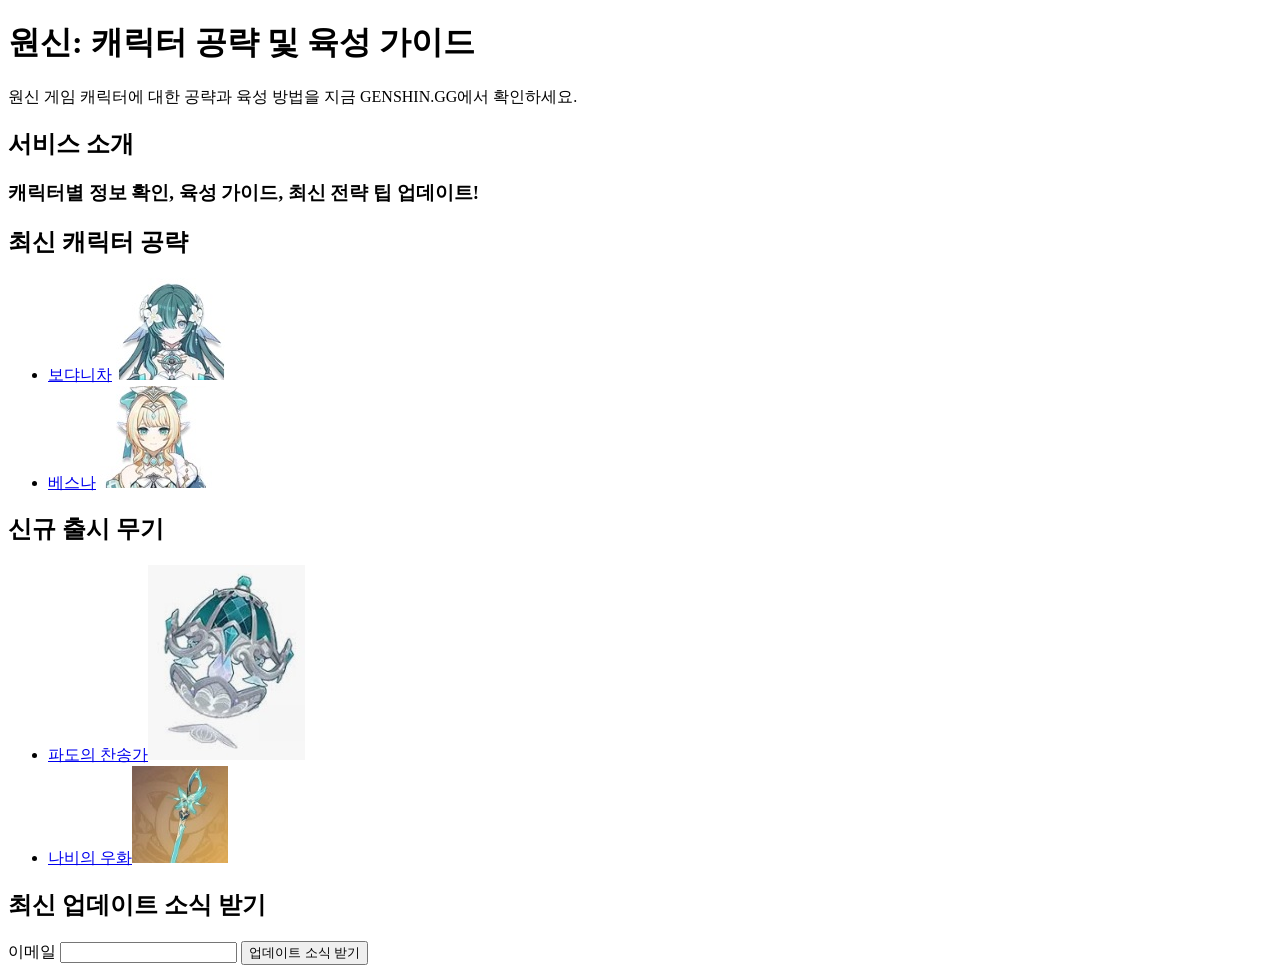
==== index.html @ 551e7f43 "feat: 이미지 추가 및 서비스 목록 추가" ====
<!doctype html>
<html lang="ko">
	<head>
		<meta charset="UTF-8" />
		<meta name="viewport" content="width=device-width, initial-scale=1.0" />
		<title>원신: 캐릭터 공략, 육성 가이드 | GENSHIN.GG</title>
	</head>
	<body>
		<header>
			<h1>원신: 캐릭터 공략 및 육성 가이드</h1>
			<p>
				원신 게임 캐릭터에 대한 공략과 육성 방법을 지금 GENSHIN.GG에서
				확인하세요.
			</p>
		</header>

		<h2>서비스 소개</h2>
		<h3>캐릭터별 정보 확인, 육성 가이드, 최신 전략 팁 업데이트!</h3>

		<h2>최신 캐릭터 공략</h2>
		<ul>
			<li>
				<a href="#">보댜니차</a>
				<img src="assets/images/bodonicha.jpg" alt="보댜니차 정면 이미지" />
			</li>
			<li>
				<a href="#">베스나</a>
				<img src="assets/images/besna.jpg" alt="베스나 정면 이미지" />
			</li>
		</ul>

		<h2>신규 출시 무기</h2>
		<ul>
			<li>
				<a href="#">파도의 찬송가</a
				><img src="assets/images/보댜니차전무.jpg" alt="보댜니차 전용 무기" />
			</li>
			<li>
				<a href="#">나비의 우화</a
				><img src="assets/images/베스나전무.jpg" alt="베스나 전용 무기" />
			</li>
		</ul>
		<h2>최신 업데이트 소식 받기</h2>
		<form action="#" method="post">
			<label for="email">이메일</label>
			<input type="email" id="email" name="email" required />
			<button type="submit">업데이트 소식 받기</button>
		</form>
	</body>
</html>
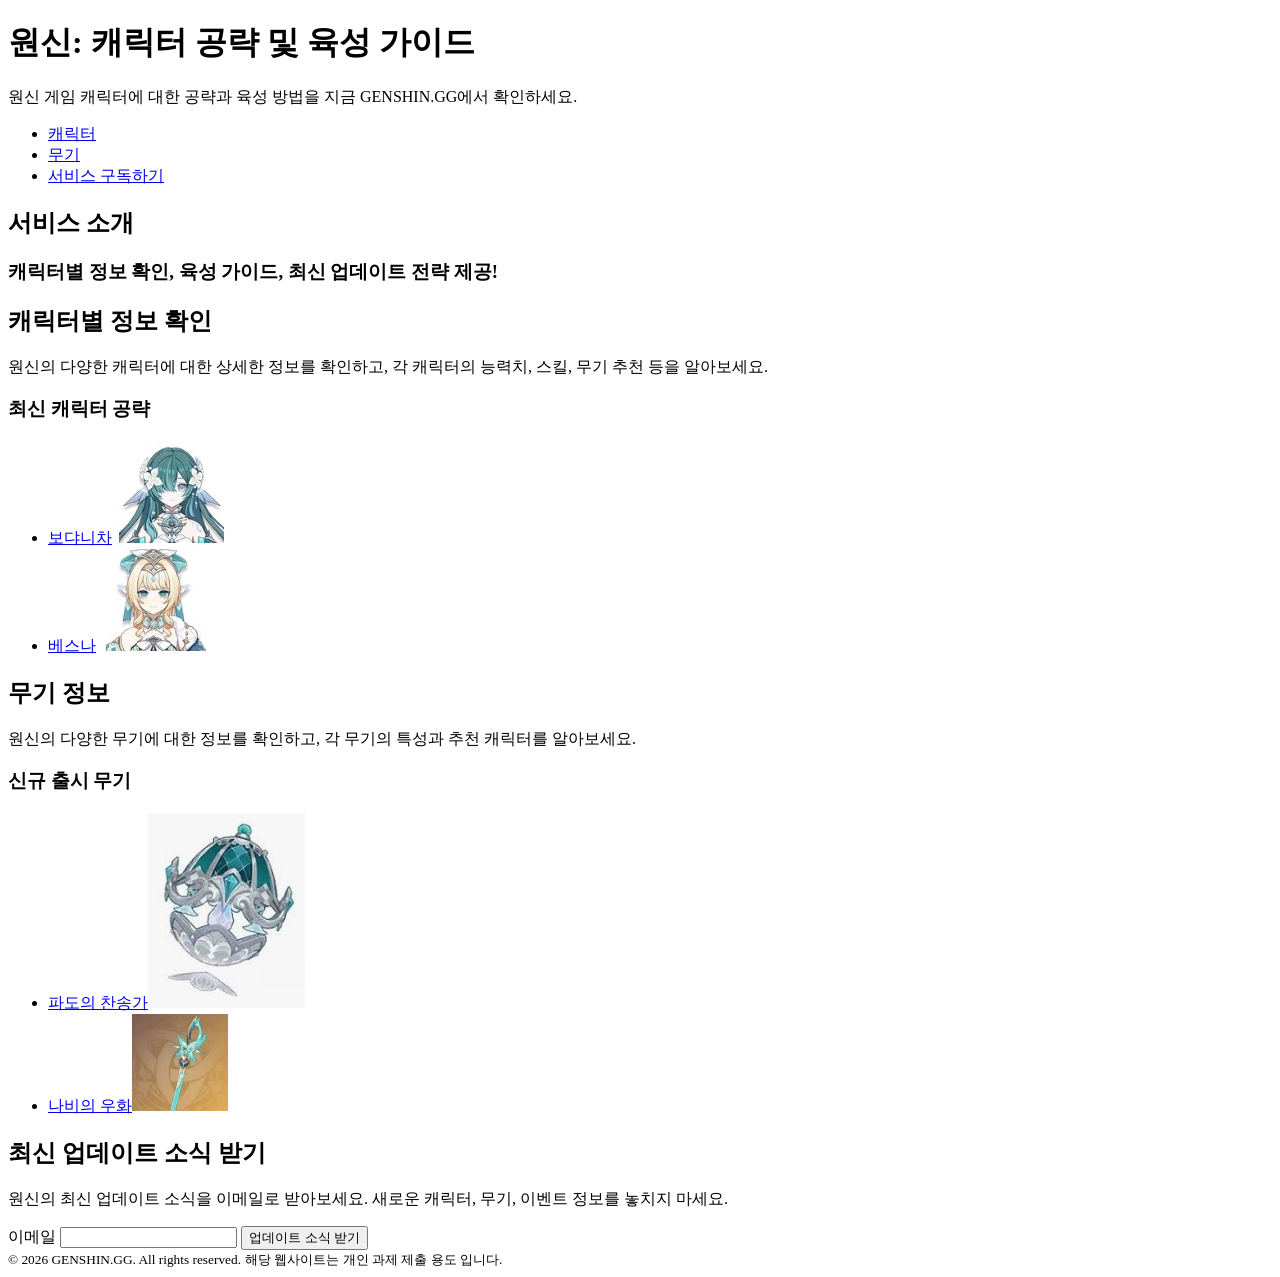
==== commit 6892a4c0: "feat: 시맨틱 태그 추가 및 영역 이동" ====
--- a/index.html
+++ b/index.html
@@ -12,39 +12,79 @@
 				원신 게임 캐릭터에 대한 공략과 육성 방법을 지금 GENSHIN.GG에서
 				확인하세요.
 			</p>
+			<nav aria-label="주요 메뉴">
+				<ul>
+					<li><a href="#characters">캐릭터</a></li>
+					<li><a href="#weapons">무기</a></li>
+					<li><a href="#subscribe">서비스 구독하기</a></li>
+				</ul>
+			</nav>
 		</header>
 
-		<h2>서비스 소개</h2>
-		<h3>캐릭터별 정보 확인, 육성 가이드, 최신 전략 팁 업데이트!</h3>
+		<main>
+			<section id="about">
+				<h2>서비스 소개</h2>
+				<h3>캐릭터별 정보 확인, 육성 가이드, 최신 업데이트 전략 제공!</h3>
+			</section>
 
-		<h2>최신 캐릭터 공략</h2>
-		<ul>
-			<li>
-				<a href="#">보댜니차</a>
-				<img src="assets/images/bodonicha.jpg" alt="보댜니차 정면 이미지" />
-			</li>
-			<li>
-				<a href="#">베스나</a>
-				<img src="assets/images/besna.jpg" alt="베스나 정면 이미지" />
-			</li>
-		</ul>
+			<section id="characters">
+				<h2>캐릭터별 정보 확인</h2>
+				<p>
+					원신의 다양한 캐릭터에 대한 상세한 정보를 확인하고, 각 캐릭터의
+					능력치, 스킬, 무기 추천 등을 알아보세요.
+				</p>
+				<h3>최신 캐릭터 공략</h3>
+				<ul>
+					<li>
+						<a href="#">보댜니차</a>
+						<img src="assets/images/bodonicha.jpg" alt="보댜니차 정면 이미지" />
+					</li>
+					<li>
+						<a href="#">베스나</a>
+						<img src="assets/images/besna.jpg" alt="베스나 정면 이미지" />
+					</li>
+				</ul>
+			</section>
 
-		<h2>신규 출시 무기</h2>
-		<ul>
-			<li>
-				<a href="#">파도의 찬송가</a
-				><img src="assets/images/보댜니차전무.jpg" alt="보댜니차 전용 무기" />
-			</li>
-			<li>
-				<a href="#">나비의 우화</a
-				><img src="assets/images/베스나전무.jpg" alt="베스나 전용 무기" />
-			</li>
-		</ul>
-		<h2>최신 업데이트 소식 받기</h2>
-		<form action="#" method="post">
-			<label for="email">이메일</label>
-			<input type="email" id="email" name="email" required />
-			<button type="submit">업데이트 소식 받기</button>
-		</form>
+			<section id="weapons">
+				<h2>무기 정보</h2>
+				<p>
+					원신의 다양한 무기에 대한 정보를 확인하고, 각 무기의 특성과 추천
+					캐릭터를 알아보세요.
+				</p>
+				<h3>신규 출시 무기</h3>
+				<ul>
+					<li>
+						<a href="#">파도의 찬송가</a
+						><img
+							src="assets/images/보댜니차전무.jpg"
+							alt="보댜니차 전용 무기"
+						/>
+					</li>
+					<li>
+						<a href="#">나비의 우화</a
+						><img src="assets/images/베스나전무.jpg" alt="베스나 전용 무기" />
+					</li>
+				</ul>
+			</section>
+
+			<section id="subscribe">
+				<h2>최신 업데이트 소식 받기</h2>
+				<p>
+					원신의 최신 업데이트 소식을 이메일로 받아보세요. 새로운 캐릭터, 무기,
+					이벤트 정보를 놓치지 마세요.
+				</p>
+				<form action="#" method="post">
+					<label for="email">이메일</label>
+					<input type="email" id="email" name="email" required />
+					<button type="submit">업데이트 소식 받기</button>
+				</form>
+			</section>
+		</main>
+
+		<footer>
+			<small>&copy; 2026 GENSHIN.GG. All rights reserved.</small>
+			<small>해당 웹사이트는 개인 과제 제출 용도 입니다.</small>
+		</footer>
 	</body>
 </html>
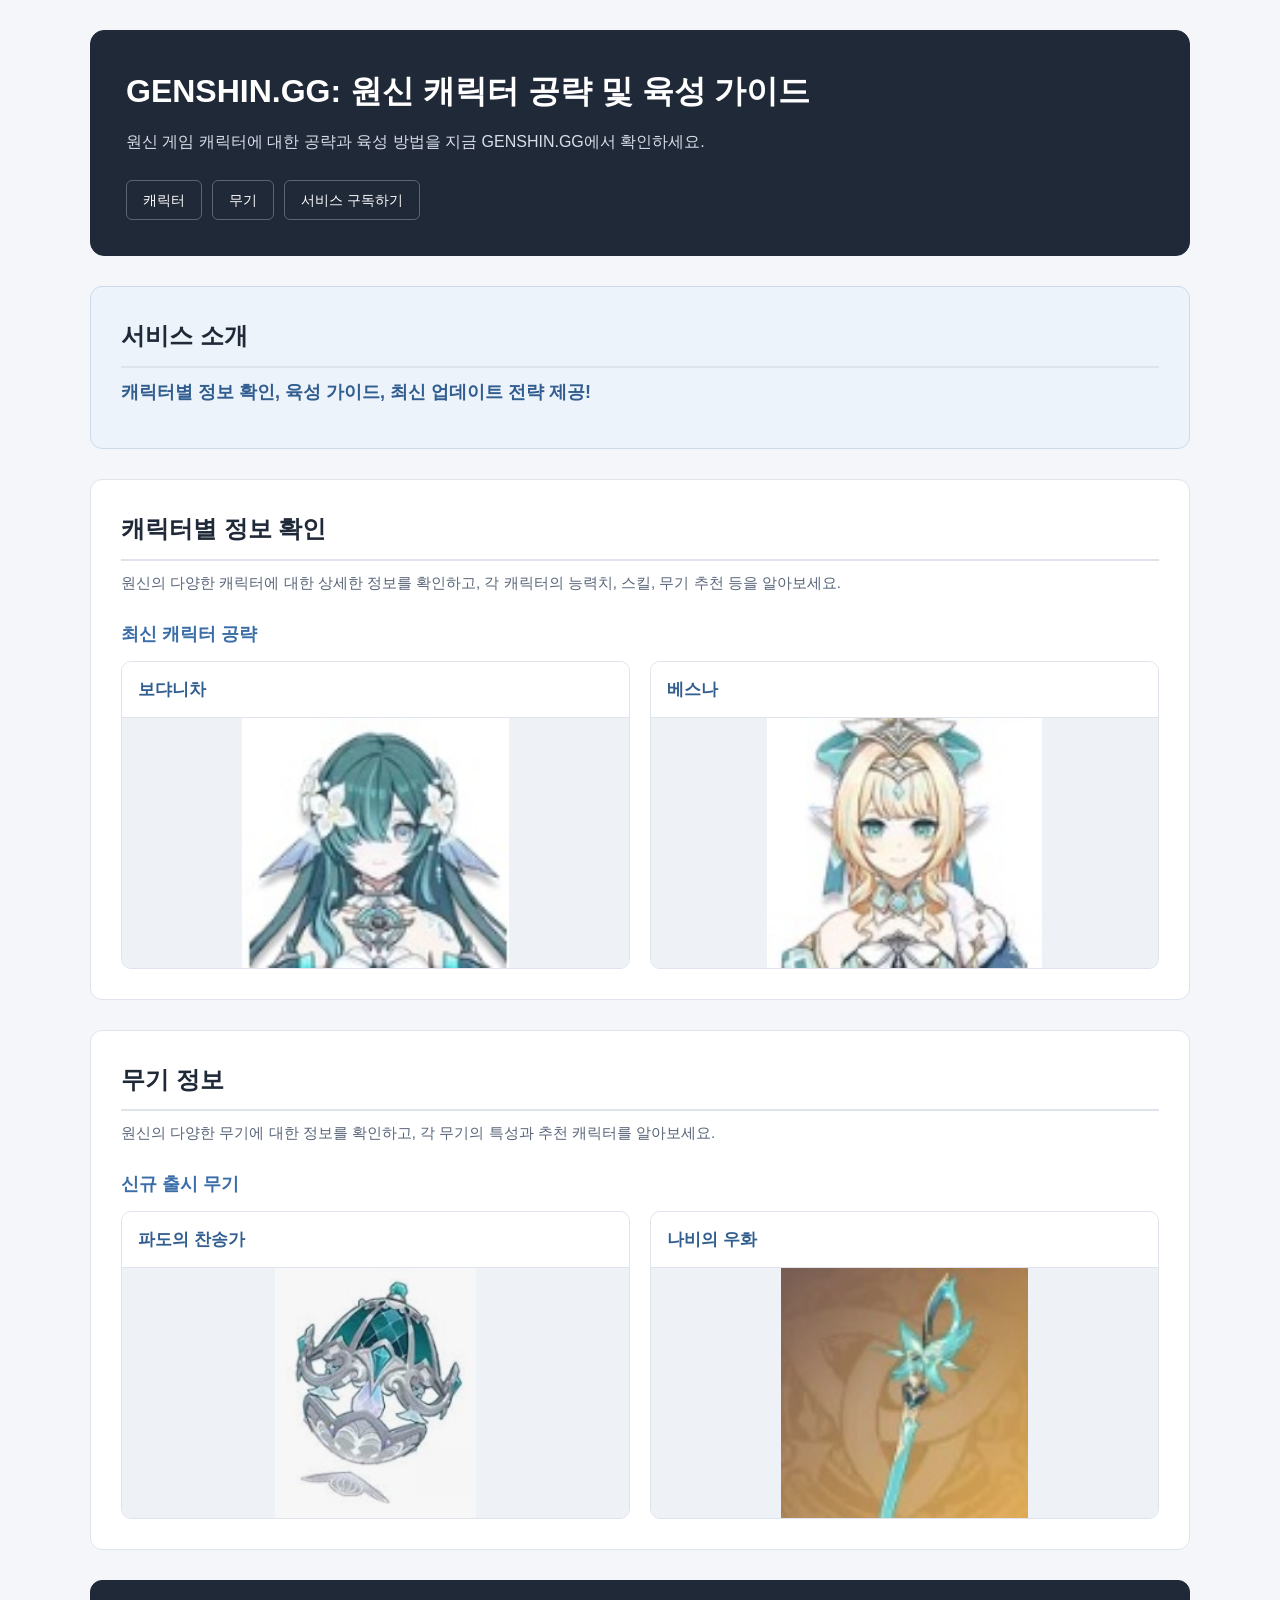
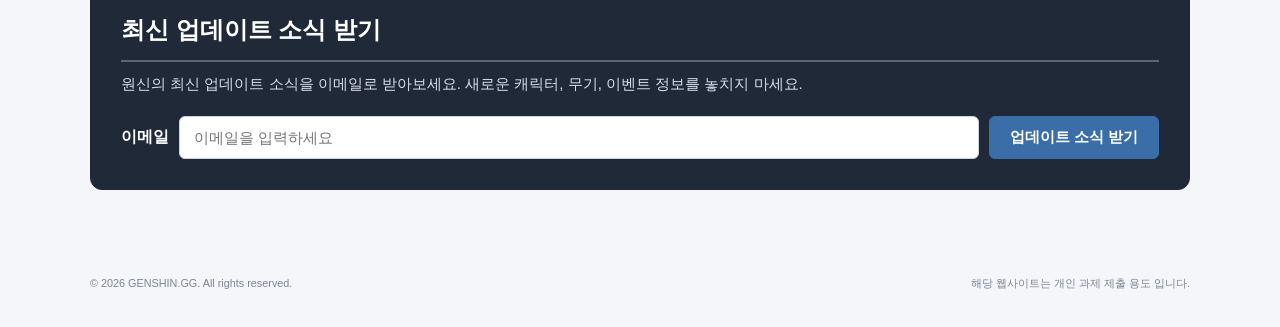
==== commit cfad4ba9: "style: 기본 스타일시트 추가 및 적용" ====
--- a/index.html
+++ b/index.html
@@ -4,86 +4,133 @@
 		<meta charset="UTF-8" />
 		<meta name="viewport" content="width=device-width, initial-scale=1.0" />
 		<title>원신: 캐릭터 공략, 육성 가이드 | GENSHIN.GG</title>
+		<link rel="stylesheet" href="style.css" />
 	</head>
 	<body>
+		<!-- 
+  			[서비스 기획 요약]
+  			1. 사용자 (Target User): '원신'(Genshin Impact) 게임을 즐기며 캐릭터 육성 방법과 최신 메타 정보를 효율적으로 찾고자 하는 유저
+  			2. 목적 (Purpose): 캐릭터별 상세 공략 및 신규 무기/육성 정보를 한눈에 제공하여 유저의 게임 플레이 지원
+  			3. 핵심 행동 (Core Action): 캐릭터 공략 및 신규 무기 정보 탐색, 최신 업데이트 뉴스레터 이메일 구독
+  			4. 정보 (Information): 캐릭터별 육성 가이드, 최신 캐릭터(보댜니차, 베스나 등..) 및 전용 무기(파도의 찬송가, 나비의 우화 등..) 정보
+		-->
+		<!-- 헤더 영역 -->
 		<header>
-			<h1>원신: 캐릭터 공략 및 육성 가이드</h1>
+			<h1>GENSHIN.GG: 원신 캐릭터 공략 및 육성 가이드</h1>
+
 			<p>
 				원신 게임 캐릭터에 대한 공략과 육성 방법을 지금 GENSHIN.GG에서
 				확인하세요.
 			</p>
+
+			<!-- 주요 메뉴 -->
 			<nav aria-label="주요 메뉴">
 				<ul>
-					<li><a href="#characters">캐릭터</a></li>
-					<li><a href="#weapons">무기</a></li>
-					<li><a href="#subscribe">서비스 구독하기</a></li>
+					<li>
+						<a href="#characters">캐릭터</a>
+					</li>
+					<li>
+						<a href="#weapons">무기</a>
+					</li>
+					<li>
+						<a href="#subscribe">서비스 구독하기</a>
+					</li>
 				</ul>
 			</nav>
 		</header>
 
 		<main>
+			<!-- 서비스 소개 영역 -->
 			<section id="about">
 				<h2>서비스 소개</h2>
+
 				<h3>캐릭터별 정보 확인, 육성 가이드, 최신 업데이트 전략 제공!</h3>
 			</section>
 
+			<!-- 캐릭터 영역 -->
 			<section id="characters">
 				<h2>캐릭터별 정보 확인</h2>
+
 				<p>
 					원신의 다양한 캐릭터에 대한 상세한 정보를 확인하고, 각 캐릭터의
 					능력치, 스킬, 무기 추천 등을 알아보세요.
 				</p>
+
 				<h3>최신 캐릭터 공략</h3>
+
 				<ul>
 					<li>
 						<a href="#">보댜니차</a>
+
 						<img src="assets/images/bodonicha.jpg" alt="보댜니차 정면 이미지" />
 					</li>
+
 					<li>
 						<a href="#">베스나</a>
+
 						<img src="assets/images/besna.jpg" alt="베스나 정면 이미지" />
 					</li>
 				</ul>
 			</section>
 
+			<!-- 무기 영역 -->
 			<section id="weapons">
 				<h2>무기 정보</h2>
+
 				<p>
 					원신의 다양한 무기에 대한 정보를 확인하고, 각 무기의 특성과 추천
 					캐릭터를 알아보세요.
 				</p>
+
 				<h3>신규 출시 무기</h3>
+
 				<ul>
 					<li>
-						<a href="#">파도의 찬송가</a
-						><img
+						<a href="#">파도의 찬송가</a>
+
+						<img
 							src="assets/images/보댜니차전무.jpg"
 							alt="보댜니차 전용 무기"
 						/>
 					</li>
+
 					<li>
-						<a href="#">나비의 우화</a
-						><img src="assets/images/베스나전무.jpg" alt="베스나 전용 무기" />
+						<a href="#">나비의 우화</a>
+
+						<img src="assets/images/베스나전무.jpg" alt="베스나 전용 무기" />
 					</li>
 				</ul>
 			</section>
 
+			<!-- 구독 영역 -->
 			<section id="subscribe">
 				<h2>최신 업데이트 소식 받기</h2>
+
 				<p>
 					원신의 최신 업데이트 소식을 이메일로 받아보세요. 새로운 캐릭터, 무기,
 					이벤트 정보를 놓치지 마세요.
 				</p>
+
 				<form action="#" method="post">
 					<label for="email">이메일</label>
-					<input type="email" id="email" name="email" required />
+
+					<input
+						type="email"
+						id="email"
+						name="email"
+						placeholder="이메일을 입력하세요"
+						required
+					/>
+
 					<button type="submit">업데이트 소식 받기</button>
 				</form>
 			</section>
 		</main>
 
+		<!-- 푸터 영역 -->
 		<footer>
 			<small>&copy; 2026 GENSHIN.GG. All rights reserved.</small>
+
 			<small>해당 웹사이트는 개인 과제 제출 용도 입니다.</small>
 		</footer>
 	</body>
--- a/style.css
+++ b/style.css
@@ -0,0 +1,306 @@
+/* ================================
+   기본 설정
+================================ */
+
+* {
+	box-sizing: border-box;
+}
+
+html {
+	scroll-behavior: smooth;
+}
+
+body {
+	margin: 0;
+	background-color: #f4f6fa;
+	color: #2d3748;
+	font-family: Arial, "Noto Sans KR", sans-serif;
+	font-size: 16px;
+	line-height: 1.6;
+}
+
+/* ================================
+   공통 레이아웃
+================================ */
+
+header,
+main,
+footer {
+	width: 90%;
+	max-width: 1100px;
+	margin: 0 auto;
+}
+
+main {
+	padding: 30px 0;
+}
+
+section {
+	margin-bottom: 30px;
+	padding: 30px;
+	background-color: #ffffff;
+	border: 1px solid #dfe4ec;
+	border-radius: 12px;
+}
+
+/* ================================
+   헤더
+================================ */
+
+header {
+	margin-top: 30px;
+	padding: 35px;
+	background-color: #202938;
+	border: 1px solid #202938;
+	border-radius: 14px;
+	color: #ffffff;
+}
+
+header h1 {
+	margin: 0 0 12px;
+	font-size: 32px;
+	font-weight: 700;
+}
+
+header p {
+	margin: 0 0 25px;
+	color: #d8dee9;
+	font-size: 16px;
+}
+
+/* ================================
+   네비게이션
+================================ */
+
+nav ul {
+	display: flex;
+	gap: 10px;
+	margin: 0;
+	padding: 0;
+	list-style: none;
+}
+
+nav a {
+	display: block;
+	padding: 8px 16px;
+	border: 1px solid #596579;
+	border-radius: 6px;
+	color: #ffffff;
+	font-size: 14px;
+	text-decoration: none;
+}
+
+nav a:hover {
+	background-color: #ffffff;
+	color: #202938;
+}
+
+/* ================================
+   제목
+================================ */
+
+section h2 {
+	margin: 0 0 10px;
+	padding-bottom: 10px;
+	border-bottom: 2px solid #dfe4ec;
+	color: #202938;
+	font-size: 24px;
+}
+
+section h3 {
+	margin: 25px 0 12px;
+	color: #3b6ea8;
+	font-size: 18px;
+}
+
+/* ================================
+   본문
+================================ */
+
+section p {
+	margin: 0 0 15px;
+	color: #596579;
+	font-size: 15px;
+}
+
+/* ================================
+   서비스 소개
+================================ */
+
+#about {
+	background-color: #edf3fb;
+	border-color: #cbd9ea;
+}
+
+#about h3 {
+	margin-top: 10px;
+	color: #315d8f;
+}
+
+/* ================================
+   캐릭터 / 무기 목록
+================================ */
+
+#characters ul,
+#weapons ul {
+	display: grid;
+	grid-template-columns: repeat(2, 1fr);
+	gap: 20px;
+	margin: 0;
+	padding: 0;
+	list-style: none;
+}
+
+#characters li,
+#weapons li {
+	overflow: hidden;
+	border: 1px solid #dfe4ec;
+	border-radius: 10px;
+	background-color: #f8f9fb;
+}
+
+#characters li a,
+#weapons li a {
+	display: block;
+	padding: 14px 16px;
+	background-color: #ffffff;
+	border-bottom: 1px solid #dfe4ec;
+	color: #315d8f;
+	font-size: 17px;
+	font-weight: 700;
+	text-decoration: none;
+}
+
+#characters li a:hover,
+#weapons li a:hover {
+	background-color: #edf3fb;
+}
+
+#characters img,
+#weapons img {
+	display: block;
+	width: 100%;
+	height: 250px;
+	object-fit: contain;
+	background-color: #eef1f5;
+}
+
+/* ================================
+   구독 영역
+================================ */
+
+#subscribe {
+	background-color: #202938;
+	border-color: #202938;
+	color: #ffffff;
+}
+
+#subscribe h2 {
+	border-color: #596579;
+	color: #ffffff;
+}
+
+#subscribe p {
+	color: #d8dee9;
+}
+
+form {
+	display: flex;
+	gap: 10px;
+	margin-top: 20px;
+}
+
+label {
+	align-self: center;
+	color: #ffffff;
+	font-weight: 700;
+}
+
+input[type="email"] {
+	flex: 1;
+	min-width: 0;
+	padding: 11px 14px;
+	border: 1px solid #cbd2dc;
+	border-radius: 6px;
+	background-color: #ffffff;
+	color: #2d3748;
+	font-size: 15px;
+}
+
+button {
+	padding: 11px 20px;
+	border: 1px solid #3b6ea8;
+	border-radius: 6px;
+	background-color: #3b6ea8;
+	color: #ffffff;
+	font-size: 15px;
+	font-weight: 700;
+	cursor: pointer;
+}
+
+button:hover {
+	background-color: #315d8f;
+}
+
+/* ================================
+   푸터
+================================ */
+
+footer {
+	display: flex;
+	justify-content: space-between;
+	gap: 20px;
+	padding: 25px 0 35px;
+	color: #7b8493;
+	font-size: 13px;
+}
+
+/* ================================
+   반응형
+================================ */
+
+@media (max-width: 700px) {
+	header,
+	main,
+	footer {
+		width: 92%;
+	}
+
+	header {
+		padding: 25px;
+	}
+
+	header h1 {
+		font-size: 26px;
+	}
+
+	nav ul {
+		flex-direction: column;
+	}
+
+	nav a {
+		text-align: center;
+	}
+
+	section {
+		padding: 20px;
+	}
+
+	#characters ul,
+	#weapons ul {
+		grid-template-columns: 1fr;
+	}
+
+	form {
+		flex-direction: column;
+	}
+
+	label {
+		align-self: flex-start;
+	}
+
+	footer {
+		flex-direction: column;
+		gap: 5px;
+	}
+}
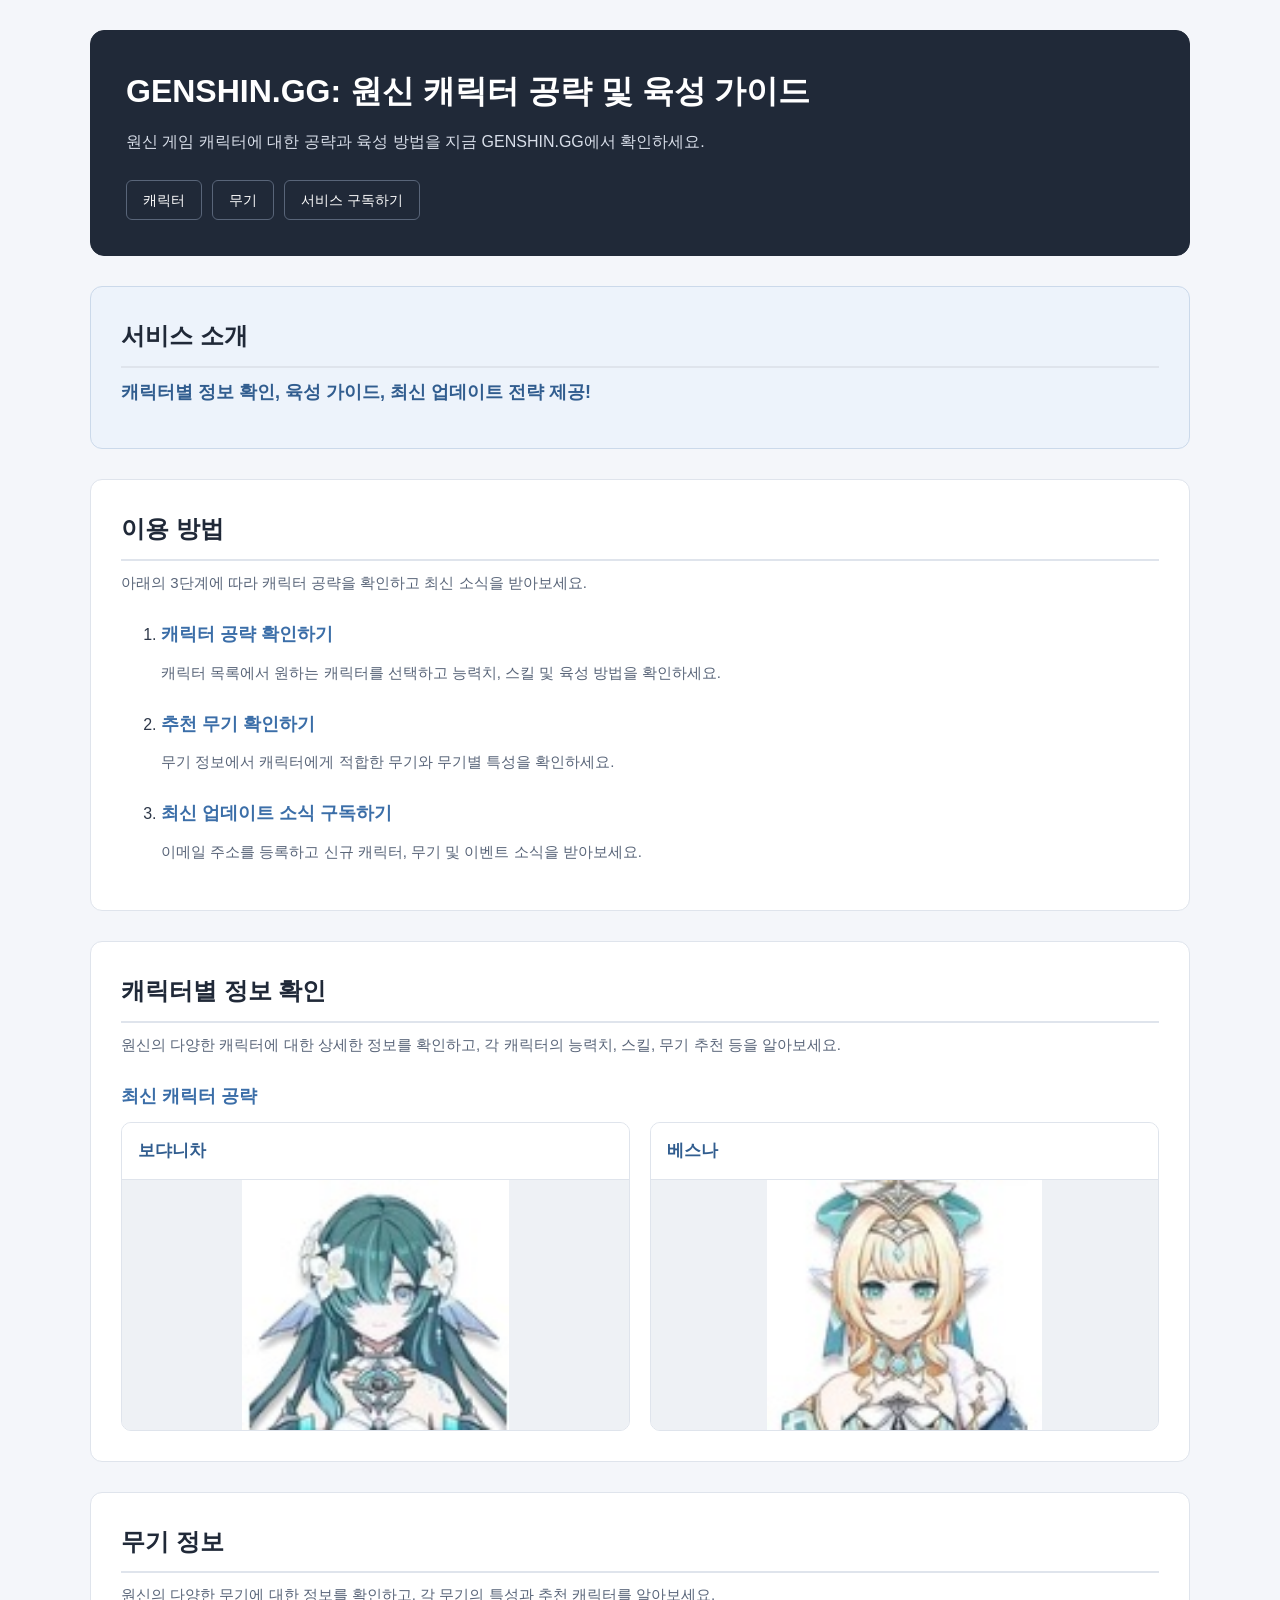
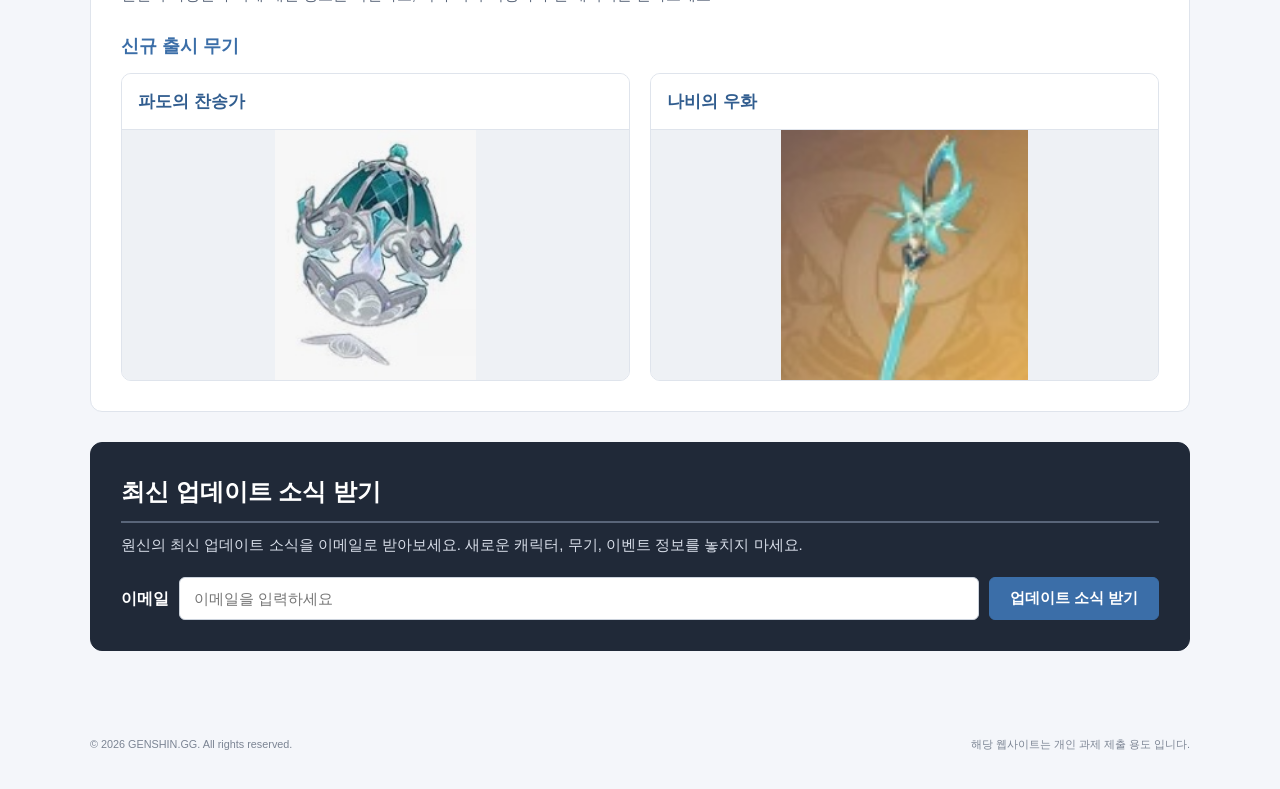
==== commit 35737d47: "refactor: 서비스 이용방법 주석 추가 및 ol 리스트 추가" ====
--- a/index.html
+++ b/index.html
@@ -7,13 +7,47 @@
 		<link rel="stylesheet" href="style.css" />
 	</head>
 	<body>
-		<!-- 
-  			[서비스 기획 요약]
-  			1. 사용자 (Target User): '원신'(Genshin Impact) 게임을 즐기며 캐릭터 육성 방법과 최신 메타 정보를 효율적으로 찾고자 하는 유저
-  			2. 목적 (Purpose): 캐릭터별 상세 공략 및 신규 무기/육성 정보를 한눈에 제공하여 유저의 게임 플레이 지원
-  			3. 핵심 행동 (Core Action): 캐릭터 공략 및 신규 무기 정보 탐색, 최신 업데이트 뉴스레터 이메일 구독
-  			4. 정보 (Information): 캐릭터별 육성 가이드, 최신 캐릭터(보댜니차, 베스나 등..) 및 전용 무기(파도의 찬송가, 나비의 우화 등..) 정보
+		<!--
+			[서비스 기획 및 UX 계획 요약]
+
+			1. 사용자 (Target User)
+			   - 원신(Genshin Impact)을 즐기며 캐릭터 육성 방법과 최신 메타 정보를
+			     효율적으로 찾고자 하는 유저
+
+			2. 서비스 목적 (Purpose)
+			   - 캐릭터별 상세 공략과 신규 무기 및 육성 정보를 제공하여
+			     유저가 효율적으로 캐릭터를 육성하고 게임을 플레이하도록 지원
+
+			3. 핵심 행동 (Core Action)
+			   - 캐릭터 공략 탐색
+			   - 신규 무기 정보 확인
+			   - 최신 업데이트 뉴스레터 이메일 구독
+
+			4. 제공 정보 (Information)
+			   - 캐릭터별 육성 가이드, 능력치, 스킬 및 추천 무기
+			   - 최신 캐릭터: 보댜니차, 베스나 등
+			   - 신규 무기: 파도의 찬송가, 나비의 우화 등
+			   - 최신 업데이트 및 이벤트 소식
+
+			5. UX 정보 구성 순서 (Information Architecture)
+			   1단계: 서비스 소개를 통해 웹사이트의 목적을 파악한다.
+			   2단계: 이용 방법 3단계를 확인하여 서비스 이용 흐름을 이해한다.
+			   3단계: 캐릭터별 공략에서 원하는 캐릭터의 정보를 탐색한다.
+			   4단계: 무기 정보에서 무기의 특성과 추천 정보를 확인한다.
+			   5단계: 이메일 구독을 통해 최신 업데이트 소식을 받아본다.
+
+			6. 이용 방법 (User Flow)
+			   1단계: 원하는 캐릭터를 선택하고 캐릭터별 공략을 확인한다.
+			   2단계: 추천 무기와 무기별 상세 정보를 확인한다.
+			   3단계: 이메일을 등록하여 최신 업데이트 소식을 구독한다.
+
+			7. UX 설계 방향
+			   - 상단 메뉴를 통해 캐릭터, 무기, 구독 영역으로 쉽게 이동할 수 있도록 한다.
+			   - 이용 방법을 순서 있는 목록으로 제공하여 서비스 이용 절차를 명확하게 안내한다.
+			   - 캐릭터와 무기 정보를 구분하여 필요한 정보를 빠르게 찾도록 한다.
+			   - 이메일 구독 영역을 통해 최신 정보를 지속적으로 확인할 수 있도록 유도한다.
 		-->
+
 		<!-- 헤더 영역 -->
 		<header>
 			<h1>GENSHIN.GG: 원신 캐릭터 공략 및 육성 가이드</h1>
@@ -47,6 +81,38 @@
 				<h3>캐릭터별 정보 확인, 육성 가이드, 최신 업데이트 전략 제공!</h3>
 			</section>
 
+			<!-- 이용 방법 영역: 3단계 순서 있는 목록 -->
+			<section id="how-to-use">
+				<h2>이용 방법</h2>
+
+				<p>
+					아래의 3단계에 따라 캐릭터 공략을 확인하고 최신 소식을 받아보세요.
+				</p>
+
+				<ol>
+					<li>
+						<h3>캐릭터 공략 확인하기</h3>
+						<p>
+							캐릭터 목록에서 원하는 캐릭터를 선택하고 능력치, 스킬 및 육성
+							방법을 확인하세요.
+						</p>
+					</li>
+					<li>
+						<h3>추천 무기 확인하기</h3>
+						<p>
+							무기 정보에서 캐릭터에게 적합한 무기와 무기별 특성을 확인하세요.
+						</p>
+					</li>
+					<li>
+						<h3>최신 업데이트 소식 구독하기</h3>
+						<p>
+							이메일 주소를 등록하고 신규 캐릭터, 무기 및 이벤트 소식을
+							받아보세요.
+						</p>
+					</li>
+				</ol>
+			</section>
+
 			<!-- 캐릭터 영역 -->
 			<section id="characters">
 				<h2>캐릭터별 정보 확인</h2>
@@ -61,13 +127,11 @@
 				<ul>
 					<li>
 						<a href="#">보댜니차</a>
-
 						<img src="assets/images/bodonicha.jpg" alt="보댜니차 정면 이미지" />
 					</li>
 
 					<li>
 						<a href="#">베스나</a>
-
 						<img src="assets/images/besna.jpg" alt="베스나 정면 이미지" />
 					</li>
 				</ul>
@@ -87,7 +151,6 @@
 				<ul>
 					<li>
 						<a href="#">파도의 찬송가</a>
-
 						<img
 							src="assets/images/보댜니차전무.jpg"
 							alt="보댜니차 전용 무기"
@@ -96,7 +159,6 @@
 
 					<li>
 						<a href="#">나비의 우화</a>
-
 						<img src="assets/images/베스나전무.jpg" alt="베스나 전용 무기" />
 					</li>
 				</ul>
@@ -130,7 +192,6 @@
 		<!-- 푸터 영역 -->
 		<footer>
 			<small>&copy; 2026 GENSHIN.GG. All rights reserved.</small>
-
 			<small>해당 웹사이트는 개인 과제 제출 용도 입니다.</small>
 		</footer>
 	</body>
--- a/style.css
+++ b/style.css
@@ -1,15 +1,10 @@
-/* ================================
-   기본 설정
-================================ */
-
+/* ================================ 기본 설정 ================================ */
 * {
 	box-sizing: border-box;
 }
-
 html {
 	scroll-behavior: smooth;
 }
-
 body {
 	margin: 0;
 	background-color: #f4f6fa;
@@ -17,12 +12,7 @@
 	font-family: Arial, "Noto Sans KR", sans-serif;
 	font-size: 16px;
 	line-height: 1.6;
-}
-
-/* ================================
-   공통 레이아웃
-================================ */
-
+} /* ================================ 공통 레이아웃 ================================ */
 header,
 main,
 footer {
@@ -30,23 +20,18 @@
 	max-width: 1100px;
 	margin: 0 auto;
 }
-
 main {
 	padding: 30px 0;
 }
-
 section {
+	width: 100%;
+	max-width: 1100px;
 	margin-bottom: 30px;
 	padding: 30px;
 	background-color: #ffffff;
 	border: 1px solid #dfe4ec;
 	border-radius: 12px;
-}
-
-/* ================================
-   헤더
-================================ */
-
+} /* ================================ 헤더 ================================ */
 header {
 	margin-top: 30px;
 	padding: 35px;
@@ -55,23 +40,16 @@
 	border-radius: 14px;
 	color: #ffffff;
 }
-
 header h1 {
 	margin: 0 0 12px;
 	font-size: 32px;
 	font-weight: 700;
 }
-
 header p {
 	margin: 0 0 25px;
 	color: #d8dee9;
 	font-size: 16px;
-}
-
-/* ================================
-   네비게이션
-================================ */
-
+} /* ================================ 네비게이션 ================================ */
 nav ul {
 	display: flex;
 	gap: 10px;
@@ -79,7 +57,6 @@
 	padding: 0;
 	list-style: none;
 }
-
 nav a {
 	display: block;
 	padding: 8px 16px;
@@ -89,16 +66,10 @@
 	font-size: 14px;
 	text-decoration: none;
 }
-
 nav a:hover {
 	background-color: #ffffff;
 	color: #202938;
-}
-
-/* ================================
-   제목
-================================ */
-
+} /* ================================ 제목 ================================ */
 section h2 {
 	margin: 0 0 10px;
 	padding-bottom: 10px;
@@ -106,59 +77,41 @@
 	color: #202938;
 	font-size: 24px;
 }
-
 section h3 {
 	margin: 25px 0 12px;
 	color: #3b6ea8;
 	font-size: 18px;
-}
-
-/* ================================
-   본문
-================================ */
-
+} /* ================================ 본문 ================================ */
 section p {
 	margin: 0 0 15px;
 	color: #596579;
 	font-size: 15px;
-}
-
-/* ================================
-   서비스 소개
-================================ */
-
+} /* ================================ 서비스 소개 ================================ */
 #about {
 	background-color: #edf3fb;
 	border-color: #cbd9ea;
 }
-
 #about h3 {
 	margin-top: 10px;
 	color: #315d8f;
-}
-
-/* ================================
-   캐릭터 / 무기 목록
-================================ */
-
+} /* ================================ 캐릭터 / 무기 기능 카드 ================================ */
 #characters ul,
 #weapons ul {
 	display: grid;
-	grid-template-columns: repeat(2, 1fr);
+	grid-template-columns: repeat(2, minmax(0, 1fr));
 	gap: 20px;
 	margin: 0;
 	padding: 0;
 	list-style: none;
 }
-
 #characters li,
 #weapons li {
+	min-width: 0;
 	overflow: hidden;
 	border: 1px solid #dfe4ec;
 	border-radius: 10px;
 	background-color: #f8f9fb;
 }
-
 #characters li a,
 #weapons li a {
 	display: block;
@@ -170,54 +123,45 @@
 	font-weight: 700;
 	text-decoration: none;
 }
-
 #characters li a:hover,
 #weapons li a:hover {
 	background-color: #edf3fb;
 }
-
 #characters img,
 #weapons img {
 	display: block;
 	width: 100%;
+	max-width: 100%;
 	height: 250px;
 	object-fit: contain;
 	background-color: #eef1f5;
-}
-
-/* ================================
-   구독 영역
-================================ */
-
+} /* ================================ 구독 영역 ================================ */
 #subscribe {
 	background-color: #202938;
 	border-color: #202938;
 	color: #ffffff;
 }
-
 #subscribe h2 {
 	border-color: #596579;
 	color: #ffffff;
 }
-
 #subscribe p {
 	color: #d8dee9;
 }
-
 form {
 	display: flex;
+	width: 100%;
 	gap: 10px;
 	margin-top: 20px;
 }
-
 label {
 	align-self: center;
 	color: #ffffff;
 	font-weight: 700;
 }
-
 input[type="email"] {
 	flex: 1;
+	width: 100%;
 	min-width: 0;
 	padding: 11px 14px;
 	border: 1px solid #cbd2dc;
@@ -226,7 +170,6 @@
 	color: #2d3748;
 	font-size: 15px;
 }
-
 button {
 	padding: 11px 20px;
 	border: 1px solid #3b6ea8;
@@ -237,15 +180,9 @@
 	font-weight: 700;
 	cursor: pointer;
 }
-
 button:hover {
 	background-color: #315d8f;
-}
-
-/* ================================
-   푸터
-================================ */
-
+} /* ================================ 푸터 ================================ */
 footer {
 	display: flex;
 	justify-content: space-between;
@@ -253,54 +190,86 @@
 	padding: 25px 0 35px;
 	color: #7b8493;
 	font-size: 13px;
-}
-
-/* ================================
-   반응형
-================================ */
-
-@media (max-width: 700px) {
+} /* ================================ 반응형 ================================ */
+@media (max-width: 768px) {
 	header,
 	main,
 	footer {
 		width: 92%;
-	}
-
+		max-width: 100%;
+	}
 	header {
-		padding: 25px;
-	}
-
+		margin-top: 20px;
+		padding: 25px 20px;
+	}
 	header h1 {
 		font-size: 26px;
-	}
-
+		line-height: 1.4;
+	}
+	header p {
+		margin-bottom: 20px;
+		font-size: 14px;
+	} /* 내비게이션 세로 배치 */
 	nav ul {
 		flex-direction: column;
-	}
-
+		gap: 8px;
+	}
 	nav a {
+		padding: 10px;
 		text-align: center;
 	}
-
+	main {
+		padding: 20px 0;
+	}
 	section {
+		margin-bottom: 20px;
 		padding: 20px;
 	}
-
+	section h2 {
+		font-size: 21px;
+	}
+	section h3 {
+		margin-top: 20px;
+		font-size: 17px;
+	}
+	section p {
+		font-size: 14px;
+	} /* 기능 카드 한 열 배치 */
 	#characters ul,
 	#weapons ul {
 		grid-template-columns: 1fr;
-	}
-
+		gap: 15px;
+	}
+	#characters li a,
+	#weapons li a {
+		padding: 12px 14px;
+		font-size: 16px;
+	}
+	#characters img,
+	#weapons img {
+		width: 100%;
+		max-width: 100%;
+		height: 220px;
+	} /* 이메일 입력창과 버튼 세로 배치 */
 	form {
 		flex-direction: column;
-	}
-
+		gap: 8px;
+	}
 	label {
 		align-self: flex-start;
-	}
-
+		font-size: 14px;
+	}
+	input[type="email"],
+	button {
+		width: 100%;
+	}
+	button {
+		padding: 11px 16px;
+	}
 	footer {
 		flex-direction: column;
 		gap: 5px;
-	}
-}
+		padding: 20px 0 30px;
+		font-size: 12px;
+	}
+}
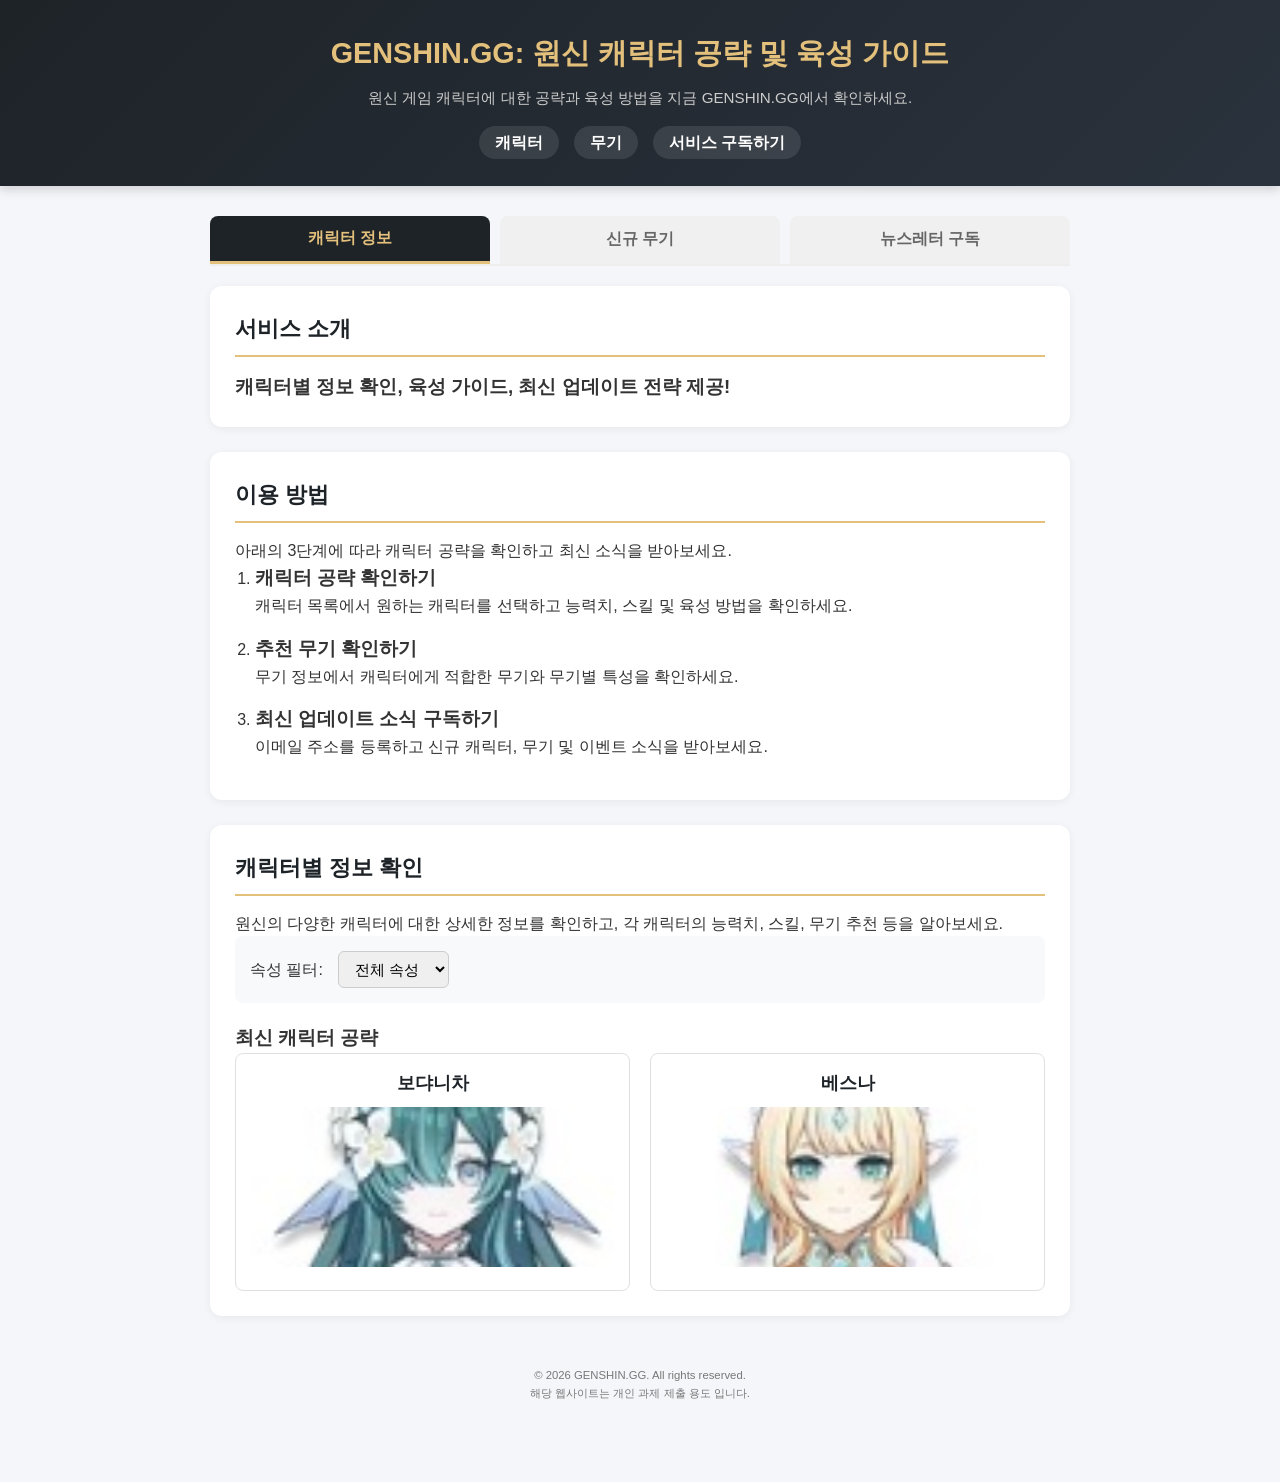
==== commit ae824459: "feat: 이벤트 탭 UI 구현 및 스타일 변경" ====
--- a/index.html
+++ b/index.html
@@ -4,50 +4,12 @@
 		<meta charset="UTF-8" />
 		<meta name="viewport" content="width=device-width, initial-scale=1.0" />
 		<title>원신: 캐릭터 공략, 육성 가이드 | GENSHIN.GG</title>
+
+		<!-- CSS 스타일 시트 -->
 		<link rel="stylesheet" href="style.css" />
+		<script src="script.js" defer></script>
 	</head>
 	<body>
-		<!--
-			[서비스 기획 및 UX 계획 요약]
-
-			1. 사용자 (Target User)
-			   - 원신(Genshin Impact)을 즐기며 캐릭터 육성 방법과 최신 메타 정보를
-			     효율적으로 찾고자 하는 유저
-
-			2. 서비스 목적 (Purpose)
-			   - 캐릭터별 상세 공략과 신규 무기 및 육성 정보를 제공하여
-			     유저가 효율적으로 캐릭터를 육성하고 게임을 플레이하도록 지원
-
-			3. 핵심 행동 (Core Action)
-			   - 캐릭터 공략 탐색
-			   - 신규 무기 정보 확인
-			   - 최신 업데이트 뉴스레터 이메일 구독
-
-			4. 제공 정보 (Information)
-			   - 캐릭터별 육성 가이드, 능력치, 스킬 및 추천 무기
-			   - 최신 캐릭터: 보댜니차, 베스나 등
-			   - 신규 무기: 파도의 찬송가, 나비의 우화 등
-			   - 최신 업데이트 및 이벤트 소식
-
-			5. UX 정보 구성 순서 (Information Architecture)
-			   1단계: 서비스 소개를 통해 웹사이트의 목적을 파악한다.
-			   2단계: 이용 방법 3단계를 확인하여 서비스 이용 흐름을 이해한다.
-			   3단계: 캐릭터별 공략에서 원하는 캐릭터의 정보를 탐색한다.
-			   4단계: 무기 정보에서 무기의 특성과 추천 정보를 확인한다.
-			   5단계: 이메일 구독을 통해 최신 업데이트 소식을 받아본다.
-
-			6. 이용 방법 (User Flow)
-			   1단계: 원하는 캐릭터를 선택하고 캐릭터별 공략을 확인한다.
-			   2단계: 추천 무기와 무기별 상세 정보를 확인한다.
-			   3단계: 이메일을 등록하여 최신 업데이트 소식을 구독한다.
-
-			7. UX 설계 방향
-			   - 상단 메뉴를 통해 캐릭터, 무기, 구독 영역으로 쉽게 이동할 수 있도록 한다.
-			   - 이용 방법을 순서 있는 목록으로 제공하여 서비스 이용 절차를 명확하게 안내한다.
-			   - 캐릭터와 무기 정보를 구분하여 필요한 정보를 빠르게 찾도록 한다.
-			   - 이메일 구독 영역을 통해 최신 정보를 지속적으로 확인할 수 있도록 유도한다.
-		-->
-
 		<!-- 헤더 영역 -->
 		<header>
 			<h1>GENSHIN.GG: 원신 캐릭터 공략 및 육성 가이드</h1>
@@ -61,34 +23,62 @@
 			<nav aria-label="주요 메뉴">
 				<ul>
 					<li>
-						<a href="#characters">캐릭터</a>
-					</li>
-					<li>
-						<a href="#weapons">무기</a>
-					</li>
-					<li>
-						<a href="#subscribe">서비스 구독하기</a>
+						<a href="#characters" class="nav-link" data-tab="characters"
+							>캐릭터</a
+						>
+					</li>
+					<li>
+						<a href="#weapons" class="nav-link" data-tab="weapons">무기</a>
+					</li>
+					<li>
+						<a href="#subscribe" class="nav-link" data-tab="subscribe"
+							>서비스 구독하기</a
+						>
 					</li>
 				</ul>
 			</nav>
 		</header>
 
 		<main>
-			<!-- 서비스 소개 영역 -->
+			<!-- 탭 메뉴 버튼 (요구사항 3: 탭 3개 구현) -->
+			<div class="tab-container" role="tablist">
+				<button
+					class="tab-button active"
+					data-tab="characters"
+					role="tab"
+					aria-selected="true"
+				>
+					캐릭터 정보
+				</button>
+				<button
+					class="tab-button"
+					data-tab="weapons"
+					role="tab"
+					aria-selected="false"
+				>
+					신규 무기
+				</button>
+				<button
+					class="tab-button"
+					data-tab="subscribe"
+					role="tab"
+					aria-selected="false"
+				>
+					뉴스레터 구독
+				</button>
+			</div>
+
+			<!-- 서비스 소개 및 이용 방법 (상단 고정 안내) -->
 			<section id="about">
 				<h2>서비스 소개</h2>
-
 				<h3>캐릭터별 정보 확인, 육성 가이드, 최신 업데이트 전략 제공!</h3>
 			</section>
 
-			<!-- 이용 방법 영역: 3단계 순서 있는 목록 -->
 			<section id="how-to-use">
 				<h2>이용 방법</h2>
-
 				<p>
 					아래의 3단계에 따라 캐릭터 공략을 확인하고 최신 소식을 받아보세요.
 				</p>
-
 				<ol>
 					<li>
 						<h3>캐릭터 공략 확인하기</h3>
@@ -113,79 +103,98 @@
 				</ol>
 			</section>
 
-			<!-- 캐릭터 영역 -->
-			<section id="characters">
+			<!-- 탭 1: 캐릭터 영역 (Click / Change 이벤트 적용) -->
+			<section id="characters" class="tab-content active" role="tabpanel">
 				<h2>캐릭터별 정보 확인</h2>
-
 				<p>
 					원신의 다양한 캐릭터에 대한 상세한 정보를 확인하고, 각 캐릭터의
 					능력치, 스킬, 무기 추천 등을 알아보세요.
 				</p>
 
+				<div class="filter-box">
+					<label for="element-select">속성 필터:</label>
+					<select id="element-select">
+						<option value="all">전체 속성</option>
+						<option value="hydro">물 속성</option>
+						<option value="anemo">바람 속성</option>
+					</select>
+				</div>
+
 				<h3>최신 캐릭터 공략</h3>
-
-				<ul>
-					<li>
+				<ul class="grid-list">
+					<li class="grid-card character-card" data-element="hydro">
 						<a href="#">보댜니차</a>
 						<img src="assets/images/bodonicha.jpg" alt="보댜니차 정면 이미지" />
 					</li>
-
-					<li>
+					<li class="grid-card character-card" data-element="anemo">
 						<a href="#">베스나</a>
 						<img src="assets/images/besna.jpg" alt="베스나 정면 이미지" />
 					</li>
 				</ul>
 			</section>
 
-			<!-- 무기 영역 -->
-			<section id="weapons">
+			<!-- 탭 2: 무기 영역 -->
+			<section id="weapons" class="tab-content" role="tabpanel">
 				<h2>무기 정보</h2>
-
 				<p>
 					원신의 다양한 무기에 대한 정보를 확인하고, 각 무기의 특성과 추천
 					캐릭터를 알아보세요.
 				</p>
 
 				<h3>신규 출시 무기</h3>
-
-				<ul>
-					<li>
+				<ul class="grid-list">
+					<li class="grid-card">
 						<a href="#">파도의 찬송가</a>
 						<img
 							src="assets/images/보댜니차전무.jpg"
 							alt="보댜니차 전용 무기"
 						/>
 					</li>
-
-					<li>
+					<li class="grid-card">
 						<a href="#">나비의 우화</a>
 						<img src="assets/images/베스나전무.jpg" alt="베스나 전용 무기" />
 					</li>
 				</ul>
 			</section>
 
-			<!-- 구독 영역 -->
-			<section id="subscribe">
+			<!-- 탭 3: 구독 영역 (Input 이벤트 실시간 검증 및 상태 변경 적용) -->
+			<section id="subscribe" class="tab-content" role="tabpanel">
 				<h2>최신 업데이트 소식 받기</h2>
-
 				<p>
 					원신의 최신 업데이트 소식을 이메일로 받아보세요. 새로운 캐릭터, 무기,
 					이벤트 정보를 놓치지 마세요.
 				</p>
 
-				<form action="#" method="post">
-					<label for="email">이메일</label>
-
+				<form id="subscribe-form">
 					<input
 						type="email"
 						id="email"
-						name="email"
-						placeholder="이메일을 입력하세요"
-						required
+						placeholder="이메일 주소를 입력해주세요"
+						aria-describedby="subscribe-message"
 					/>
 
-					<button type="submit">업데이트 소식 받기</button>
+					<button type="submit" id="subscribe-button" disabled>
+						이메일을 입력해주세요
+					</button>
+
+					<button type="button" id="edit-email-button" hidden>
+						이메일 수정
+					</button>
+
+					<div
+						id="subscribe-message"
+						class="subscribe-message"
+						aria-live="polite"
+					></div>
 				</form>
+
+				<!-- 이메일 관련 안내 문구 전용 영역 -->
+				<div
+					id="subscribe-message"
+					class="subscribe-message"
+					role="status"
+					aria-live="polite"
+				></div>
 			</section>
 		</main>
 
--- a/style.css
+++ b/style.css
@@ -1,275 +1,300 @@
-/* ================================ 기본 설정 ================================ */
+/* 기본 및 리셋 스타일 */
 * {
 	box-sizing: border-box;
-}
-html {
-	scroll-behavior: smooth;
-}
+	margin: 0;
+	padding: 0;
+}
+
 body {
-	margin: 0;
-	background-color: #f4f6fa;
-	color: #2d3748;
-	font-family: Arial, "Noto Sans KR", sans-serif;
-	font-size: 16px;
+	font-family: "Noto Sans KR", sans-serif;
 	line-height: 1.6;
-} /* ================================ 공통 레이아웃 ================================ */
-header,
-main,
-footer {
-	width: 90%;
-	max-width: 1100px;
-	margin: 0 auto;
-}
-main {
-	padding: 30px 0;
-}
-section {
-	width: 100%;
-	max-width: 1100px;
-	margin-bottom: 30px;
-	padding: 30px;
-	background-color: #ffffff;
-	border: 1px solid #dfe4ec;
-	border-radius: 12px;
-} /* ================================ 헤더 ================================ */
+	color: #333;
+	background-color: #f4f6f9;
+	padding-bottom: 60px;
+}
+
 header {
-	margin-top: 30px;
-	padding: 35px;
-	background-color: #202938;
-	border: 1px solid #202938;
-	border-radius: 14px;
-	color: #ffffff;
-}
+	background: linear-gradient(135deg, #1e2328, #2a323d);
+	color: #fff;
+	padding: 30px 20px;
+	text-align: center;
+	box-shadow: 0 4px 10px rgba(0, 0, 0, 0.15);
+}
+
 header h1 {
-	margin: 0 0 12px;
-	font-size: 32px;
-	font-weight: 700;
-}
+	font-size: 1.8rem;
+	margin-bottom: 10px;
+	color: #e3c07b;
+}
+
 header p {
-	margin: 0 0 25px;
-	color: #d8dee9;
-	font-size: 16px;
-} /* ================================ 네비게이션 ================================ */
+	font-size: 0.95rem;
+	color: #cccccc;
+	margin-bottom: 20px;
+}
+
+/* 네비게이션 메인 메뉴 */
 nav ul {
 	display: flex;
+	justify-content: center;
+	list-style: none;
+	gap: 15px;
+}
+
+nav a {
+	color: #fff;
+	text-decoration: none;
+	font-weight: bold;
+	padding: 8px 16px;
+	border-radius: 20px;
+	background-color: rgba(255, 255, 255, 0.1);
+	transition: background 0.3s;
+}
+
+nav a:hover {
+	background-color: #e3c07b;
+	color: #1e2328;
+}
+
+main {
+	max-width: 900px;
+	margin: 30px auto;
+	padding: 0 20px;
+}
+
+section {
+	background: #fff;
+	border-radius: 12px;
+	padding: 25px;
+	margin-bottom: 25px;
+	box-shadow: 0 2px 8px rgba(0, 0, 0, 0.06);
+}
+
+h2 {
+	font-size: 1.4rem;
+	color: #1e2328;
+	border-bottom: 2px solid #e3c07b;
+	padding-bottom: 8px;
+	margin-bottom: 15px;
+}
+
+/* 탭 컨트롤 스타일 */
+.tab-container {
+	display: flex;
 	gap: 10px;
-	margin: 0;
-	padding: 0;
+	margin-bottom: 20px;
+	border-bottom: 2px solid #eee;
+}
+
+.tab-button {
+	flex: 1;
+	padding: 12px;
+	border: none;
+	background-color: #f0f0f0;
+	color: #666;
+	font-weight: bold;
+	font-size: 1rem;
+	cursor: pointer;
+	border-radius: 8px 8px 0 0;
+	transition: all 0.3s ease;
+}
+
+.tab-button:hover {
+	background-color: #e0e0e0;
+}
+
+/* Active Tab Style (선택된 탭) */
+.tab-button.active {
+	background-color: #1e2328;
+	color: #e3c07b;
+	border-bottom: 3px solid #e3c07b;
+}
+
+.tab-content {
+	display: none;
+}
+
+.tab-content.active {
+	display: block;
+}
+
+/* 필터 & 검색 인터페이스 */
+.filter-box {
+	background-color: #f8f9fa;
+	padding: 15px;
+	border-radius: 8px;
+	margin-bottom: 20px;
+	display: flex;
+	gap: 15px;
+	align-items: center;
+}
+
+.filter-box select {
+	padding: 8px 12px;
+	border-radius: 6px;
+	border: 1px solid #ccc;
+	font-size: 0.95rem;
+}
+
+/* 캐릭터 / 무기 카드 목록 */
+.grid-list {
+	display: grid;
+	grid-template-columns: repeat(auto-fit, minmax(200px, 1fr));
+	gap: 20px;
 	list-style: none;
 }
-nav a {
+
+.grid-card {
+	border: 1px solid #e0e0e0;
+	border-radius: 8px;
+	padding: 15px;
+	text-align: center;
+	background-color: #fff;
+	transition: transform 0.2s;
+}
+
+.grid-card:hover {
+	transform: translateY(-4px);
+}
+
+.grid-card img {
+	width: 100%;
+	height: 160px;
+	object-fit: cover;
+	border-radius: 6px;
+	background-color: #eee;
+	margin-top: 10px;
+}
+
+.grid-card a {
+	font-weight: bold;
+	color: #1e2328;
+	text-decoration: none;
+	font-size: 1.1rem;
+}
+
+/* 이용 방법 순서 목록 */
+ol {
+	padding-left: 20px;
+}
+
+ol li {
+	margin-bottom: 15px;
+}
+
+/* 이메일 구독 폼 및 실시간 검증 피드백 스타일 */
+.form-group {
+	display: flex;
+	flex-direction: column;
+	gap: 10px;
+	margin-top: 15px;
+}
+
+input[type="email"] {
+	padding: 12px;
+	border: 2px solid #ccc;
+	border-radius: 6px;
+	font-size: 1rem;
+	outline: none;
+	transition: border-color 0.3s;
+}
+
+/* Input validation styles (스타일 변화 피드백) */
+input[type="email"].valid {
+	border-color: #28a745;
+	background-color: #f4fff6;
+}
+
+input[type="email"].invalid {
+	border-color: #dc3545;
+	background-color: #fff4f4;
+}
+
+button[type="submit"] {
+	padding: 12px;
+	border: none;
+	border-radius: 6px;
+	background-color: #1e2328;
+	color: #fff;
+	font-size: 1rem;
+	font-weight: bold;
+	cursor: pointer;
+	transition:
+		background-color 0.3s,
+		opacity 0.3s;
+}
+
+button[type="submit"]:disabled {
+	background-color: #ccc;
+	cursor: not-allowed;
+	opacity: 0.6;
+}
+
+.subscribe-message {
+	margin-top: 15px;
+	padding: 10px;
+	border-radius: 6px;
+	font-weight: bold;
+	font-size: 0.95rem;
+}
+
+.subscribe-message.success {
+	background-color: #d4edda;
+	color: #155724;
+}
+
+.subscribe-message.error {
+	background-color: #f8d7da;
+	color: #721c24;
+}
+
+/* 이메일 수정 버튼 */
+#edit-email-button {
+	padding: 12px;
+	border: 2px solid #e3c07b;
+	border-radius: 6px;
+	background-color: #fff;
+	color: #1e2328;
+	font-size: 1rem;
+	font-weight: bold;
+	cursor: pointer;
+	transition:
+		background-color 0.3s,
+		color 0.3s,
+		border-color 0.3s;
+}
+
+/* 마우스 호버 */
+#edit-email-button:hover {
+	background-color: #e3c07b;
+	color: #1e2328;
+}
+
+/* 키보드 포커스 */
+#edit-email-button:focus-visible {
+	outline: 2px solid #1e2328;
+	outline-offset: 3px;
+}
+
+/* 버튼 클릭 */
+#edit-email-button:active {
+	background-color: #d0aa5e;
+	border-color: #d0aa5e;
+}
+
+/* 숨김 상태 유지 */
+#edit-email-button[hidden] {
+	display: none;
+}
+
+/* 푸터 */
+footer {
+	text-align: center;
+	padding: 20px;
+	color: #777;
+	font-size: 0.85rem;
+}
+
+footer small {
 	display: block;
-	padding: 8px 16px;
-	border: 1px solid #596579;
-	border-radius: 6px;
-	color: #ffffff;
-	font-size: 14px;
-	text-decoration: none;
-}
-nav a:hover {
-	background-color: #ffffff;
-	color: #202938;
-} /* ================================ 제목 ================================ */
-section h2 {
-	margin: 0 0 10px;
-	padding-bottom: 10px;
-	border-bottom: 2px solid #dfe4ec;
-	color: #202938;
-	font-size: 24px;
-}
-section h3 {
-	margin: 25px 0 12px;
-	color: #3b6ea8;
-	font-size: 18px;
-} /* ================================ 본문 ================================ */
-section p {
-	margin: 0 0 15px;
-	color: #596579;
-	font-size: 15px;
-} /* ================================ 서비스 소개 ================================ */
-#about {
-	background-color: #edf3fb;
-	border-color: #cbd9ea;
-}
-#about h3 {
-	margin-top: 10px;
-	color: #315d8f;
-} /* ================================ 캐릭터 / 무기 기능 카드 ================================ */
-#characters ul,
-#weapons ul {
-	display: grid;
-	grid-template-columns: repeat(2, minmax(0, 1fr));
-	gap: 20px;
-	margin: 0;
-	padding: 0;
-	list-style: none;
-}
-#characters li,
-#weapons li {
-	min-width: 0;
-	overflow: hidden;
-	border: 1px solid #dfe4ec;
-	border-radius: 10px;
-	background-color: #f8f9fb;
-}
-#characters li a,
-#weapons li a {
-	display: block;
-	padding: 14px 16px;
-	background-color: #ffffff;
-	border-bottom: 1px solid #dfe4ec;
-	color: #315d8f;
-	font-size: 17px;
-	font-weight: 700;
-	text-decoration: none;
-}
-#characters li a:hover,
-#weapons li a:hover {
-	background-color: #edf3fb;
-}
-#characters img,
-#weapons img {
-	display: block;
-	width: 100%;
-	max-width: 100%;
-	height: 250px;
-	object-fit: contain;
-	background-color: #eef1f5;
-} /* ================================ 구독 영역 ================================ */
-#subscribe {
-	background-color: #202938;
-	border-color: #202938;
-	color: #ffffff;
-}
-#subscribe h2 {
-	border-color: #596579;
-	color: #ffffff;
-}
-#subscribe p {
-	color: #d8dee9;
-}
-form {
-	display: flex;
-	width: 100%;
-	gap: 10px;
-	margin-top: 20px;
-}
-label {
-	align-self: center;
-	color: #ffffff;
-	font-weight: 700;
-}
-input[type="email"] {
-	flex: 1;
-	width: 100%;
-	min-width: 0;
-	padding: 11px 14px;
-	border: 1px solid #cbd2dc;
-	border-radius: 6px;
-	background-color: #ffffff;
-	color: #2d3748;
-	font-size: 15px;
-}
-button {
-	padding: 11px 20px;
-	border: 1px solid #3b6ea8;
-	border-radius: 6px;
-	background-color: #3b6ea8;
-	color: #ffffff;
-	font-size: 15px;
-	font-weight: 700;
-	cursor: pointer;
-}
-button:hover {
-	background-color: #315d8f;
-} /* ================================ 푸터 ================================ */
-footer {
-	display: flex;
-	justify-content: space-between;
-	gap: 20px;
-	padding: 25px 0 35px;
-	color: #7b8493;
-	font-size: 13px;
-} /* ================================ 반응형 ================================ */
-@media (max-width: 768px) {
-	header,
-	main,
-	footer {
-		width: 92%;
-		max-width: 100%;
-	}
-	header {
-		margin-top: 20px;
-		padding: 25px 20px;
-	}
-	header h1 {
-		font-size: 26px;
-		line-height: 1.4;
-	}
-	header p {
-		margin-bottom: 20px;
-		font-size: 14px;
-	} /* 내비게이션 세로 배치 */
-	nav ul {
-		flex-direction: column;
-		gap: 8px;
-	}
-	nav a {
-		padding: 10px;
-		text-align: center;
-	}
-	main {
-		padding: 20px 0;
-	}
-	section {
-		margin-bottom: 20px;
-		padding: 20px;
-	}
-	section h2 {
-		font-size: 21px;
-	}
-	section h3 {
-		margin-top: 20px;
-		font-size: 17px;
-	}
-	section p {
-		font-size: 14px;
-	} /* 기능 카드 한 열 배치 */
-	#characters ul,
-	#weapons ul {
-		grid-template-columns: 1fr;
-		gap: 15px;
-	}
-	#characters li a,
-	#weapons li a {
-		padding: 12px 14px;
-		font-size: 16px;
-	}
-	#characters img,
-	#weapons img {
-		width: 100%;
-		max-width: 100%;
-		height: 220px;
-	} /* 이메일 입력창과 버튼 세로 배치 */
-	form {
-		flex-direction: column;
-		gap: 8px;
-	}
-	label {
-		align-self: flex-start;
-		font-size: 14px;
-	}
-	input[type="email"],
-	button {
-		width: 100%;
-	}
-	button {
-		padding: 11px 16px;
-	}
-	footer {
-		flex-direction: column;
-		gap: 5px;
-		padding: 20px 0 30px;
-		font-size: 12px;
-	}
-}
+}
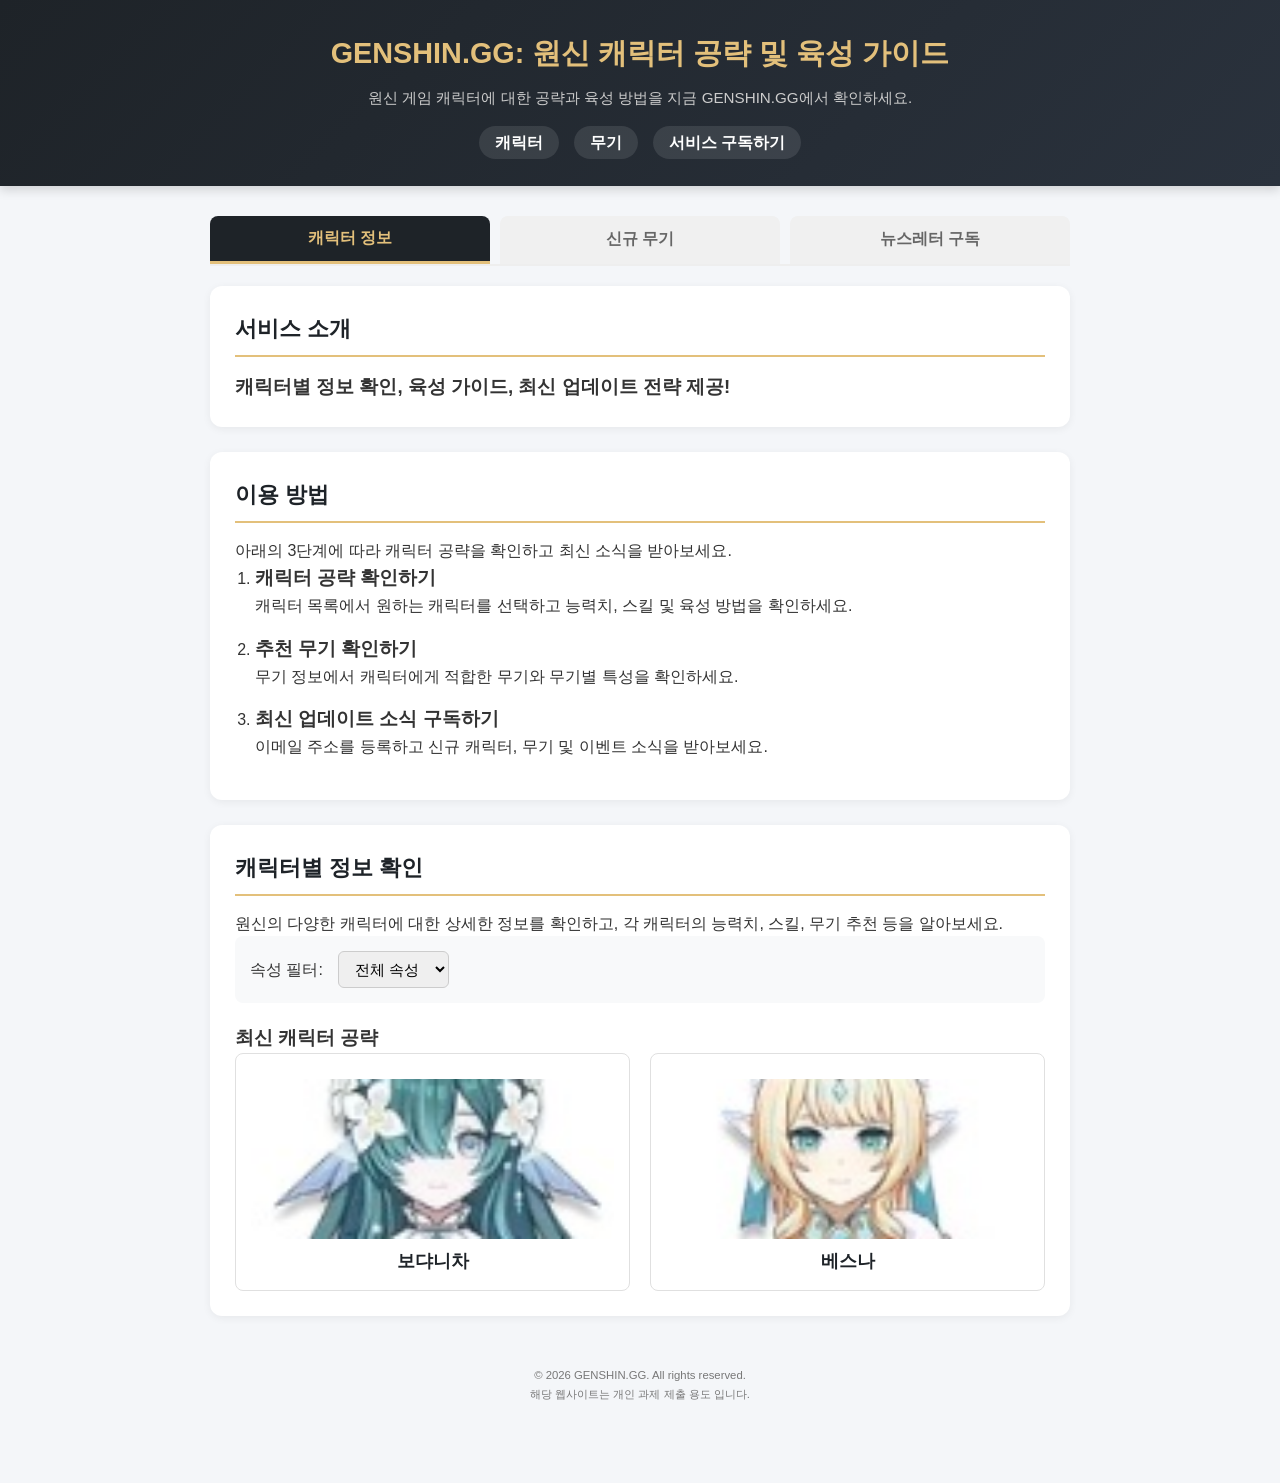
==== commit 028d5ef1: "feat: 캐릭터별 공략페이지 기본 추가" ====
--- a/index.html
+++ b/index.html
@@ -123,12 +123,20 @@
 				<h3>최신 캐릭터 공략</h3>
 				<ul class="grid-list">
 					<li class="grid-card character-card" data-element="hydro">
-						<a href="#">보댜니차</a>
-						<img src="assets/images/bodonicha.jpg" alt="보댜니차 정면 이미지" />
-					</li>
+						<a href="characters/bodonicha.html">
+							<img
+								src="assets/images/bodonicha.jpg"
+								alt="보댜니차 정면 이미지"
+							/>
+							<span>보댜니차</span>
+						</a>
+					</li>
+
 					<li class="grid-card character-card" data-element="anemo">
-						<a href="#">베스나</a>
-						<img src="assets/images/besna.jpg" alt="베스나 정면 이미지" />
+						<a href="characters/besna.html">
+							<img src="assets/images/besna.jpg" alt="베스나 정면 이미지" />
+							<span>베스나</span>
+						</a>
 					</li>
 				</ul>
 			</section>
--- a/style.css
+++ b/style.css
@@ -298,3 +298,257 @@
 footer small {
 	display: block;
 }
+
+/* ========================================
+   캐릭터 상세 공략 페이지
+======================================== */
+
+/* 상세 페이지 콘텐츠 영역 */
+.character-guide {
+	width: 100%;
+	max-width: 1100px;
+	margin: 30px auto;
+	padding: 0 20px;
+}
+
+/* 페이지 경로 */
+.character-guide .breadcrumb {
+	margin-bottom: 20px;
+	font-size: 0.9rem;
+	color: #777;
+}
+
+.character-guide .breadcrumb a {
+	color: #1e2328;
+	text-decoration: none;
+}
+
+.character-guide .breadcrumb a:hover {
+	color: #b08b45;
+	text-decoration: underline;
+}
+
+/* 캐릭터 소개 영역 */
+.character-guide .guide-hero {
+	display: grid;
+	grid-template-columns: minmax(0, 300px) minmax(0, 1fr);
+	align-items: center;
+	gap: 30px;
+	padding: 30px;
+	margin-bottom: 25px;
+	background: linear-gradient(135deg, #1e2328, #2a323d);
+	color: #fff;
+	border-radius: 12px;
+	box-shadow: 0 4px 10px rgba(0, 0, 0, 0.15);
+}
+
+.character-guide .guide-hero img {
+	display: block;
+	width: 100%;
+	max-width: 300px;
+	max-height: 360px;
+	margin: 0 auto;
+	object-fit: contain;
+	border-radius: 8px;
+	background-color: rgba(255, 255, 255, 0.08);
+}
+
+.character-guide .guide-hero .eyebrow {
+	color: #e3c07b;
+	font-size: 0.85rem;
+	font-weight: bold;
+	letter-spacing: 2px;
+}
+
+.character-guide .guide-hero h2 {
+	margin-top: 12px;
+	color: #e3c07b;
+	border-bottom-color: #e3c07b;
+	font-size: 2rem;
+}
+
+.character-guide .guide-hero p {
+	margin-bottom: 12px;
+}
+
+/* 공략 바로가기 버튼 */
+.character-guide .guide-button {
+	display: inline-block;
+	margin-top: 12px;
+	padding: 10px 18px;
+	border-radius: 20px;
+	background-color: #e3c07b;
+	color: #1e2328;
+	font-weight: bold;
+	text-decoration: none;
+	transition: background-color 0.3s;
+}
+
+.character-guide .guide-button:hover {
+	background-color: #d0aa5e;
+}
+
+/* 공략 카드 그리드 */
+.character-guide .guide-grid {
+	display: grid;
+	grid-template-columns: repeat(2, minmax(0, 1fr));
+	gap: 20px;
+	margin-bottom: 25px;
+}
+
+.character-guide .guide-card {
+	min-width: 0;
+	padding: 22px;
+	border: 1px solid #e0e0e0;
+	border-radius: 8px;
+	background-color: #fff;
+	box-shadow: 0 2px 8px rgba(0, 0, 0, 0.06);
+	transition: transform 0.2s;
+}
+
+.character-guide .guide-card:hover {
+	transform: translateY(-4px);
+}
+
+.character-guide .guide-card h3 {
+	margin-bottom: 15px;
+	padding-bottom: 8px;
+	border-bottom: 2px solid #e3c07b;
+	color: #1e2328;
+}
+
+.character-guide .guide-card h4 {
+	margin: 12px 0;
+}
+
+.character-guide .guide-card img {
+	display: block;
+	width: 100%;
+	max-width: 180px;
+	max-height: 200px;
+	margin: 10px auto;
+	object-fit: contain;
+	border-radius: 6px;
+	background-color: #f4f6f9;
+}
+
+.character-guide .guide-card ul,
+.character-guide .guide-card ol {
+	padding-left: 22px;
+}
+
+.character-guide .guide-card li {
+	margin-bottom: 8px;
+}
+
+/* 육성 재료 및 전투 공략 */
+.character-guide .guide-section {
+	margin-bottom: 25px;
+	padding: 25px;
+	border-radius: 12px;
+	background-color: #fff;
+	box-shadow: 0 2px 8px rgba(0, 0, 0, 0.06);
+}
+
+.character-guide .guide-section h2 {
+	margin-bottom: 18px;
+}
+
+.character-guide .guide-section h3 {
+	margin: 20px 0 8px;
+	color: #1e2328;
+}
+
+.character-guide .guide-section ul,
+.character-guide .guide-section ol {
+	padding-left: 22px;
+}
+
+.character-guide .guide-section li {
+	margin-bottom: 8px;
+}
+
+/* 캐릭터 목록으로 돌아가기 */
+.character-guide .back-link {
+	margin: 30px 0;
+}
+
+.character-guide .back-link a {
+	display: inline-block;
+	padding: 10px 18px;
+	border: 1px solid #e3c07b;
+	border-radius: 20px;
+	background-color: #fff;
+	color: #1e2328;
+	font-weight: bold;
+	text-decoration: none;
+	transition:
+		background-color 0.3s,
+		color 0.3s;
+}
+
+.character-guide .back-link a:hover {
+	background-color: #e3c07b;
+	color: #1e2328;
+}
+
+.character-guide .back-link a:focus-visible,
+.character-guide .guide-button:focus-visible {
+	outline: 2px solid #1e2328;
+	outline-offset: 3px;
+}
+
+/* ========================================
+   캐릭터 상세 페이지 반응형
+======================================== */
+
+/* 태블릿 */
+@media (max-width: 768px) {
+	.character-guide {
+		padding: 0 16px;
+	}
+
+	.character-guide .guide-hero {
+		grid-template-columns: minmax(0, 1fr);
+		gap: 20px;
+		padding: 24px;
+	}
+
+	.character-guide .guide-hero img {
+		max-width: 240px;
+		max-height: 300px;
+	}
+
+	.character-guide .guide-hero h2 {
+		font-size: 1.6rem;
+	}
+
+	.character-guide .guide-grid {
+		grid-template-columns: minmax(0, 1fr);
+	}
+
+	.character-guide .guide-card,
+	.character-guide .guide-section {
+		padding: 20px;
+	}
+}
+
+/* 모바일 */
+@media (max-width: 390px) {
+	.character-guide {
+		padding: 0 12px;
+	}
+
+	.character-guide .guide-hero {
+		padding: 18px;
+	}
+
+	.character-guide .guide-card,
+	.character-guide .guide-section {
+		padding: 16px;
+	}
+
+	.character-guide .guide-hero h2 {
+		font-size: 1.4rem;
+	}
+}
